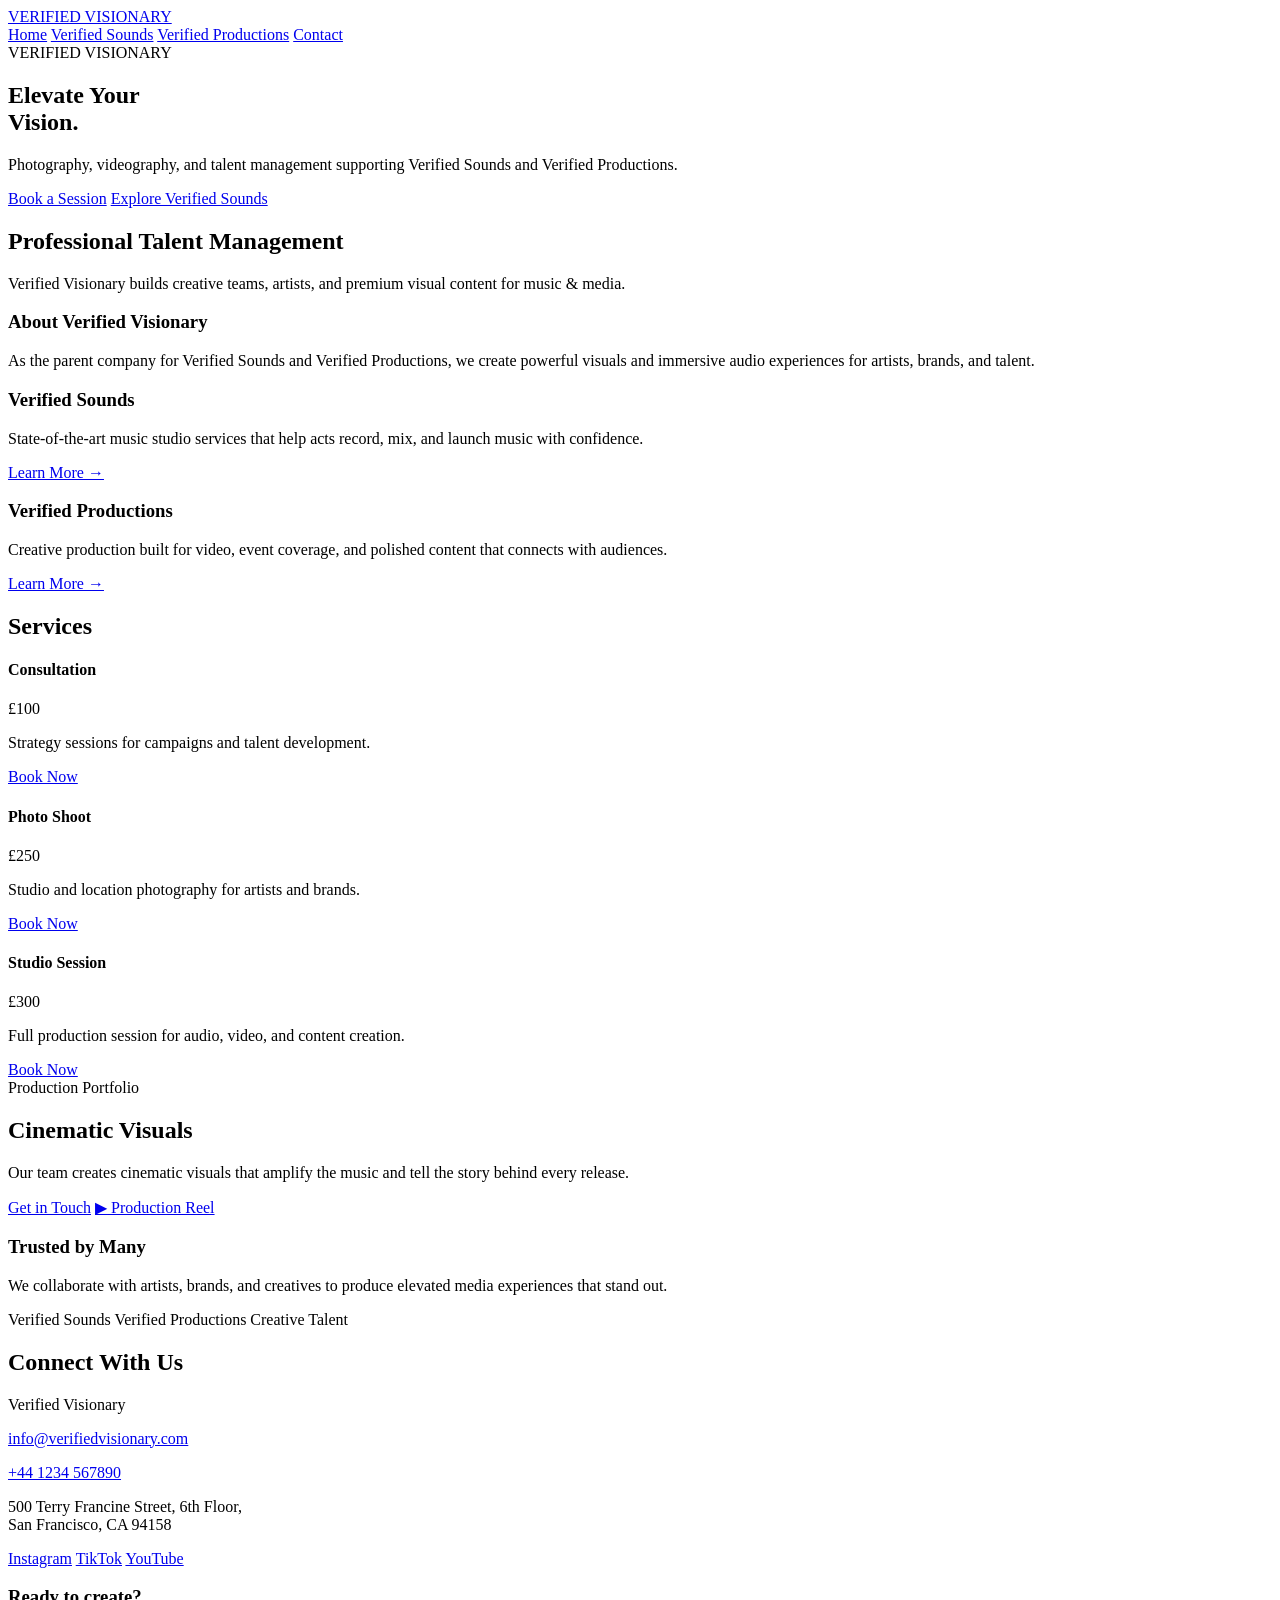
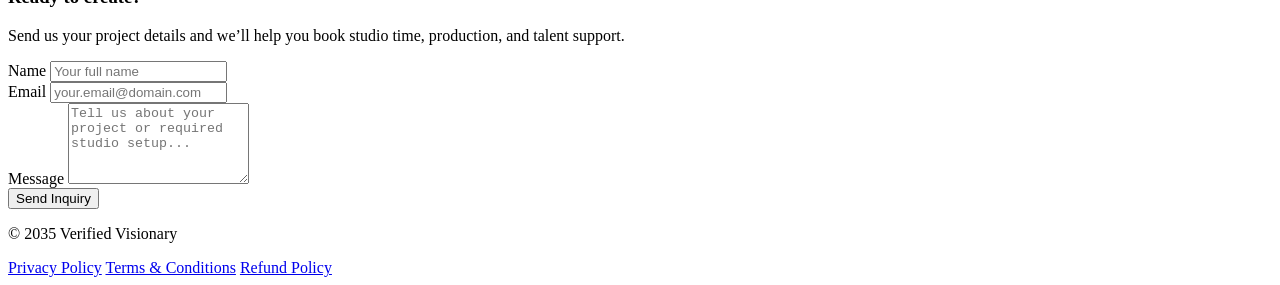
==== index.html @ bb9ca6c6 "Update active channel directory links" ====
<!DOCTYPE html>
<html lang="en">
<head>
    <meta charset="UTF-8">
    <meta name="viewport" content="width=device-width, initial-scale=1.0">
    <title>Verified Visionary | Home</title>
    <link rel="stylesheet" href="style.css">
    <!-- Premium Font Families -->
    <link rel="preconnect" href="https://fonts.googleapis.com">
    <link rel="preconnect" href="https://fonts.gstatic.com" crossorigin>
    <link href="https://fonts.googleapis.com/css2?family=Inter:wght@300;400;500;600&family=Playfair+Display:ital,wght@0,400;0,600;1,400&display=swap" rel="stylesheet">
</head>
<body>

    <!-- 1. NAVIGATION HEADER -->
    <header class="vv-header">
        <a href="index.html" class="vv-logo">VERIFIED VISIONARY</a>
        <nav class="vv-nav">
            <a href="index.html" class="active">Home</a>
            <a href="verifiedsounds.html">Verified Sounds</a>
            <a href="verifiedproductions.html">Verified Productions</a>
            <a href="#contact" class="btn-cta">Contact</a>
        </nav>
    </header>

    <!-- 2. CINEMATIC HERO SECTION -->
    <section class="vv-hero-section">
        <div class="hero-container">
            <span class="vv-badge">VERIFIED VISIONARY</span>
            <h1 class="hero-title">Elevate Your <br><span class="serif-italic">Vision.</span></h1>
            <p class="section-subtitle">Photography, videography, and talent management supporting Verified Sounds and Verified Productions.</p>
            <div class="hero-actions">
                <a href="#contact" class="btn-primary">Book a Session</a>
                <a href="verifiedsounds.html" class="btn-secondary">Explore Verified Sounds</a>
            </div>
        </div>
    </section>

    <!-- 3. BRAND ECOSYSTEM OVERVIEW -->
    <section class="vv-brand-intro">
        <div class="section-container">
            <div class="intro-header">
                <h2>Professional Talent Management</h2>
                <p>Verified Visionary builds creative teams, artists, and premium visual content for music & media.</p>
            </div>
            
            <div class="brand-cards-grid">
                <!-- Parent Identity -->
                <div class="brand-card main-hub">
                    <h3>About Verified Visionary</h3>
                    <p>As the parent company for Verified Sounds and Verified Productions, we create powerful visuals and immersive audio experiences for artists, brands, and talent.</p>
                </div>
                <!-- Sounds Segment -->
                <div class="brand-card">
                    <h3>Verified Sounds</h3>
                    <p>State-of-the-art music studio services that help acts record, mix, and launch music with confidence.</p>
                    <a href="portfolio.html" class="text-link">Learn More &rarr;</a>
                </div>
                <!-- Productions Segment -->
                <div class="brand-card">
                    <h3>Verified Productions</h3>
                    <p>Creative production built for video, event coverage, and polished content that connects with audiences.</p>
                    <a href="services.html" class="text-link">Learn More &rarr;</a>
                </div>
            </div>
        </div>
    </section>

    <!-- 4. TIRED SERVICES MENU -->
    <section class="vv-services-section">
        <div class="section-container">
            <h2 class="center-title">Services</h2>
            <div class="pricing-grid">
                <!-- Card 1 -->
                <div class="price-card">
                    <h4>Consultation</h4>
                    <div class="amount">£100</div>
                    <p>Strategy sessions for campaigns and talent development.</p>
                    <a href="#contact" class="btn-card-action">Book Now</a>
                </div>
                <!-- Card 2 -->
                <div class="price-card highlighted">
                    <h4>Photo Shoot</h4>
                    <div class="amount">£250</div>
                    <p>Studio and location photography for artists and brands.</p>
                    <a href="#contact" class="btn-card-action">Book Now</a>
                </div>
                <!-- Card 3 -->
                <div class="price-card">
                    <h4>Studio Session</h4>
                    <div class="amount">£300</div>
                    <p>Full production session for audio, video, and content creation.</p>
                    <a href="#contact" class="btn-card-action">Book Now</a>
                </div>
            </div>
        </div>
    </section>

    <!-- Visual Showreel Callout -->
    <section class="vv-showreel-section">
        <span class="vv-badge">Production Portfolio</span>
        <h2>Cinematic Visuals</h2>
        <p>Our team creates cinematic visuals that amplify the music and tell the story behind every release.</p>
        <div class="showreel-actions">
            <!-- Fixed the redirect path to point to the homepage contact anchor below -->
        <a href="./index.html#contact" class="btn-primary">Get in Touch</a>
            <a href="#" class="btn-play"><span class="play-icon">▶</span> Production Reel</a>
        </div>
    </section>

    <!-- 6. TRUST FOOTPRINT -->
    <section class="vv-trust-strip">
        <div class="section-container">
            <h3>Trusted by Many</h3>
            <p>We collaborate with artists, brands, and creatives to produce elevated media experiences that stand out.</p>
            <div class="trust-pillars">
                <span>Verified Sounds</span>
                <span>Verified Productions</span>
                <span>Creative Talent</span>
            </div>
        </div>
    </section>

    <!-- 7. CONTACT PLATFORM & FORM -->
    <section id="contact" class="vv-contact-section">
        <div class="contact-container">
            <div class="contact-meta">
                <h2>Connect With Us</h2>
                <p class="brand-subtext">Verified Visionary</p>
                <div class="meta-details">
                    <p><a href="mailto:info@verifiedvisionary.com">info@verifiedvisionary.com</a></p>
                    <p><a href="tel:+441234567890">+44 1234 567890</a></p>
                    <p class="address">500 Terry Francine Street, 6th Floor,<br>San Francisco, CA 94158</p>
                </div>
               
                <div class="social-channels">
    <!-- Cleaned and verified custom handles with secure new-tab parameters -->
    <a href="https://www.instagram.com/verifiedvisionary" target="_blank" rel="noopener noreferrer">Instagram</a>
    <a href="https://www.tiktok.com/@verifiedvisionary?_r=1&_t=ZN-97WSDnv1A94" target="_blank" rel="noopener noreferrer">TikTok</a>
    <a href="https://youtube.com/@theverifiedhq?si=wNM0OSSIGO5YE8xq" target="_blank" rel="noopener noreferrer">YouTube</a>
</div>
            
            
            <div class="contact-form-wrapper">
                <h3>Ready to create?</h3>
                <p>Send us your project details and we’ll help you book studio time, production, and talent support.</p>
                <form class="vv-form" onsubmit="event.preventDefault();">
                    <div class="form-group">
                        <label for="name">Name</label>
                        <input type="text" id="name" required placeholder="Your full name">
                    </div>
                    <div class="form-group">
                        <label for="email">Email</label>
                        <input type="email" id="email" required placeholder="your.email@domain.com">
                    </div>
                    <div class="form-group">
                        <label for="message">Message</label>
                        <textarea id="message" rows="5" required placeholder="Tell us about your project or required studio setup..."></textarea>
                    </div>
                    <button type="submit" class="btn-submit">Send Inquiry</button>
                </form>
            </div>
        </div>
    </section>

    <!-- 8. CORPORATE FOOTER -->
    <footer class="vv-footer">
        <div class="footer-container">
            <p>&copy; 2035 Verified Visionary</p>
            <div class="footer-policies">
                <a href="#">Privacy Policy</a>
                <a href="#">Terms & Conditions</a>
                <a href="#">Refund Policy</a>
            </div>
        </div>
    </footer>

</body>
</html>
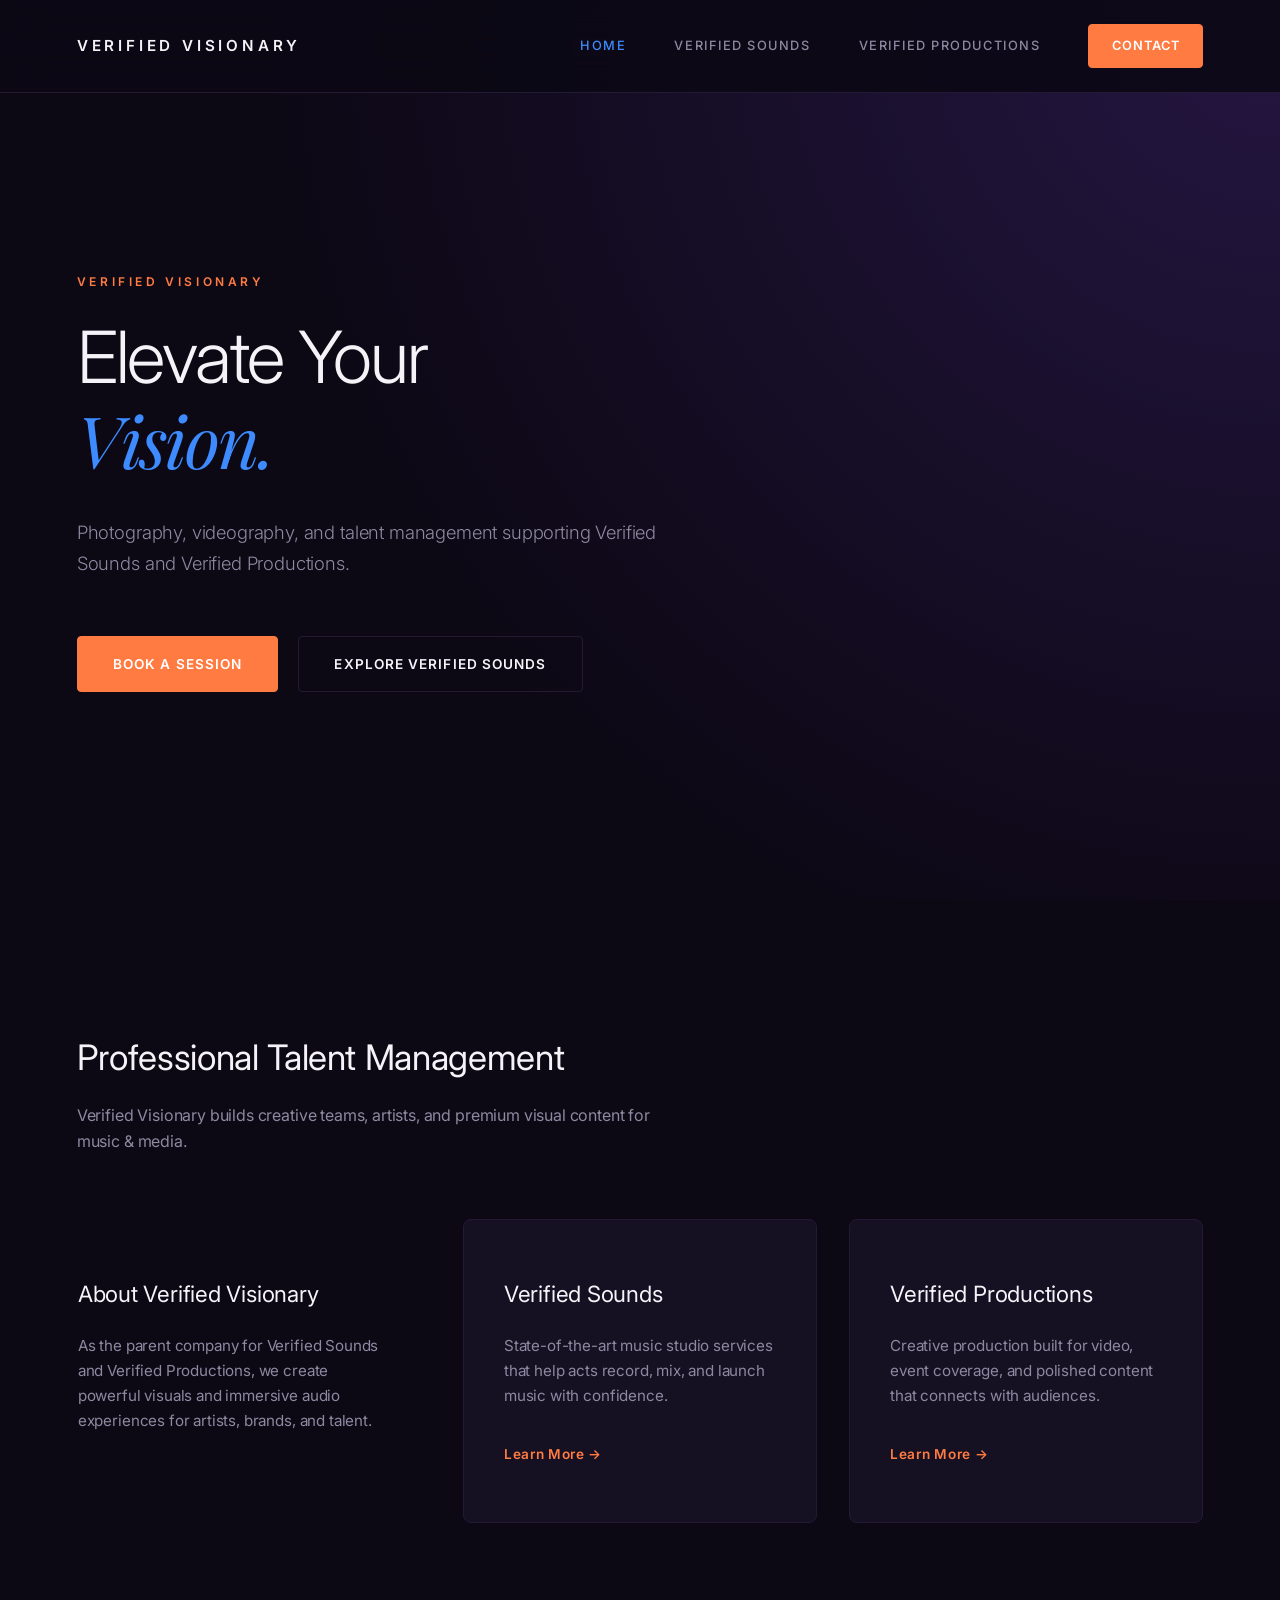
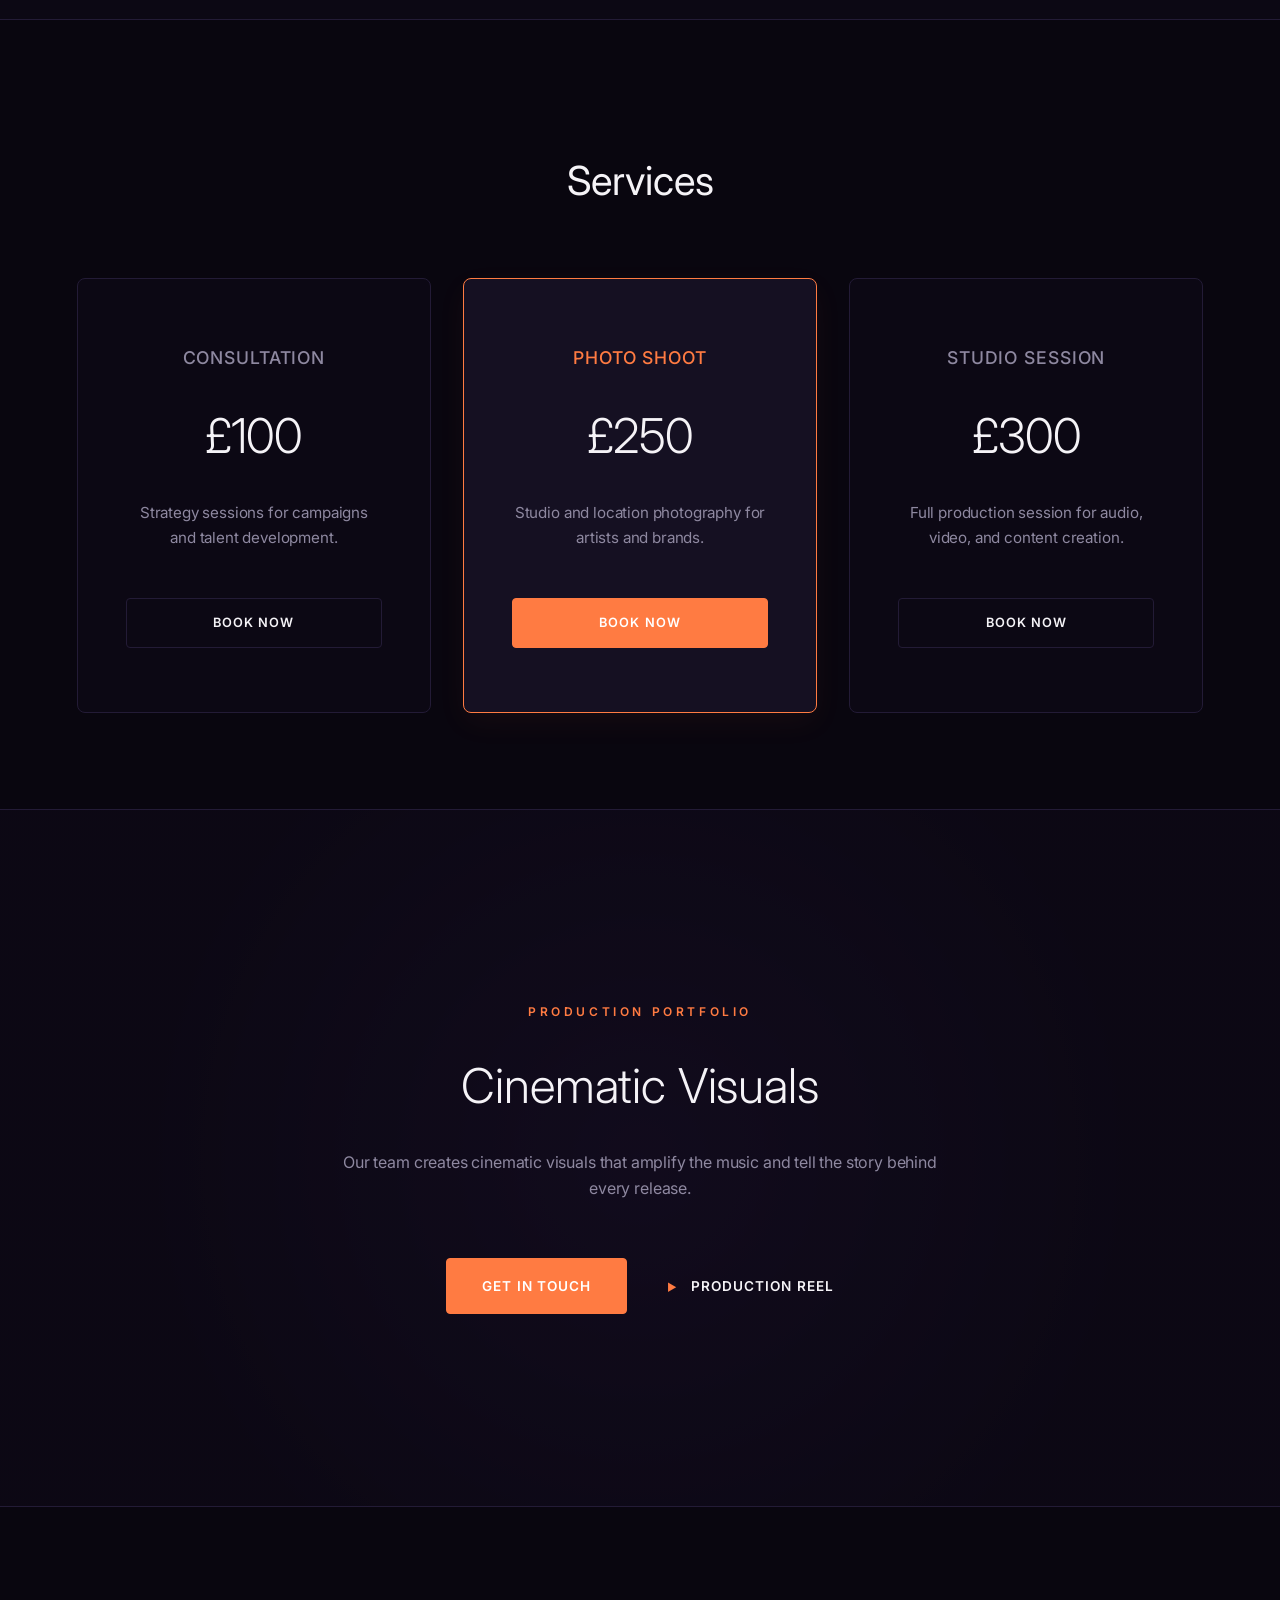
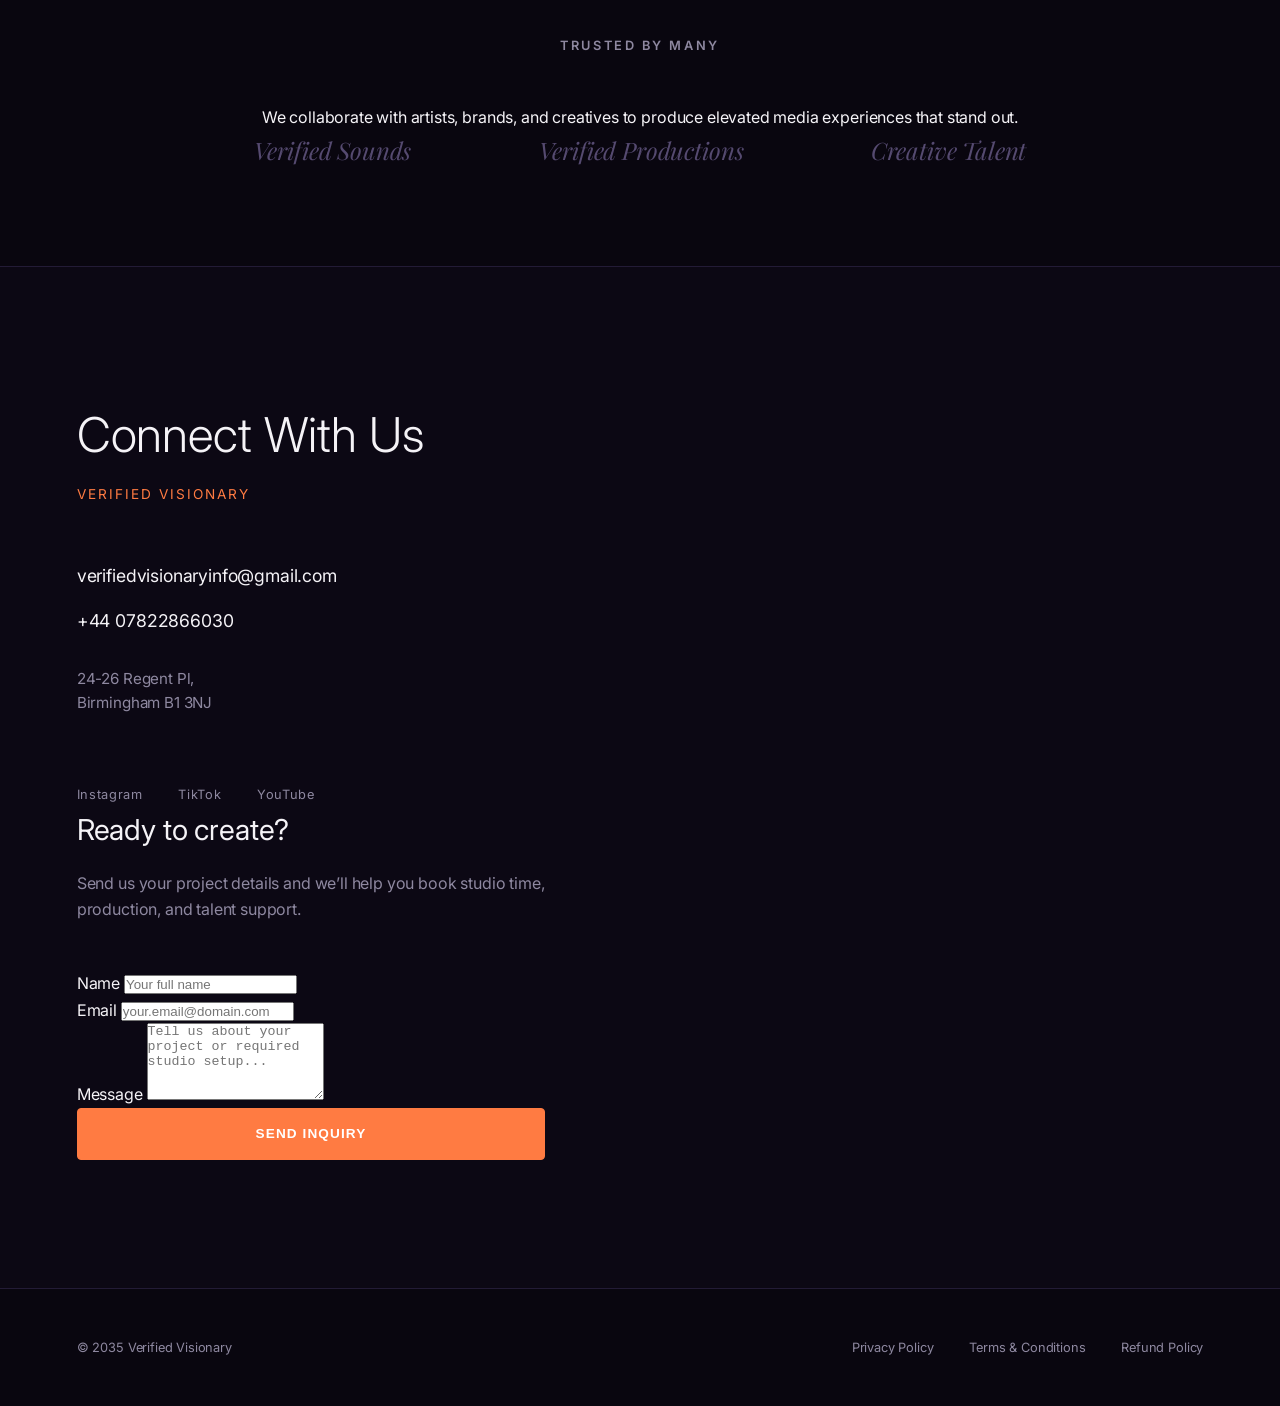
==== commit ab106a6a: "feat: link live contact form endpoint" ====
--- a/index.html
+++ b/index.html
@@ -128,9 +128,9 @@
                 <h2>Connect With Us</h2>
                 <p class="brand-subtext">Verified Visionary</p>
                 <div class="meta-details">
-                    <p><a href="mailto:info@verifiedvisionary.com">info@verifiedvisionary.com</a></p>
-                    <p><a href="tel:+441234567890">+44 1234 567890</a></p>
-                    <p class="address">500 Terry Francine Street, 6th Floor,<br>San Francisco, CA 94158</p>
+                    <p><a href="mailto:verifiedvisionaryinfo@gmail.com">verifiedvisionaryinfo@gmail.com</a></p>
+                    <p><a href="tel:+441234567890">+44 07822866030</a></p>
+                    <p class="address">24-26 Regent Pl,<br>Birmingham B1 3NJ</p>
                 </div>
                
                 <div class="social-channels">
@@ -144,7 +144,7 @@
             <div class="contact-form-wrapper">
                 <h3>Ready to create?</h3>
                 <p>Send us your project details and we’ll help you book studio time, production, and talent support.</p>
-                <form class="vv-form" onsubmit="event.preventDefault();">
+                <form action="https://formspree.io/f/xlgybjay" method="POST">
                     <div class="form-group">
                         <label for="name">Name</label>
                         <input type="text" id="name" required placeholder="Your full name">
--- a/style.css
+++ b/style.css
@@ -0,0 +1,705 @@
+/* ==========================================================================
+   VERIFIED VISIONARY - TWILIGHT NEON STYLE ARCHITECTURE (PURPLE, ORANGE, BLUE)
+   ========================================================================= */
+
+:root {
+    /* Rich Twilight Palette */
+    --bg-main: #0c0814;          /* Deep obsidian midnight-purple */
+    --bg-card: #151022;          /* Subtle charcoal-purple for cards */
+    --text-primary: #f5f3f7;     /* Soft ice-white for crisp reading text */
+    --text-muted: #8e88a0;       /* Muted lavender-slate for subtitles */
+    --accent-orange: #ff7b42;    /* Vivid sunset orange for high-contrast highlights */
+    --accent-blue: #3d8bff;      /* Vibrant electric blue for secondary links/hovers */
+    --border-subtle: #231b36;    /* Distinct deep purple-blue borders */
+    
+    /* Typography Rules */
+    --font-sans: 'Inter', -apple-system, BlinkMacSystemFont, sans-serif;
+    --font-serif: 'Playfair Display', Georgia, serif;
+}
+
+/* 1. Global Structural Reset */
+* {
+    margin: 0;
+    padding: 0;
+    box-sizing: border-box;
+    scroll-behavior: smooth;
+}
+
+body {
+    background-color: var(--bg-main);
+    color: var(--text-primary);
+    font-family: var(--font-sans);
+    line-height: 1.65;
+    -webkit-font-smoothing: antialiased;
+    letter-spacing: -0.01em;
+}
+
+/* 2. Fixed Header & Navigation */
+.vv-header {
+    position: fixed;
+    top: 0;
+    left: 0;
+    width: 100%;
+    display: flex;
+    justify-content: space-between;
+    align-items: center;
+    padding: 1.5rem 6%;
+    background-color: rgba(12, 8, 20, 0.9);
+    backdrop-filter: blur(20px);
+    border-bottom: 1px solid var(--border-subtle);
+    z-index: 1000;
+}
+
+.vv-logo {
+    font-size: 0.95rem;
+    font-weight: 600;
+    letter-spacing: 0.25em;
+    color: var(--text-primary);
+    text-decoration: none;
+    transition: color 0.3s ease;
+}
+
+.vv-logo:hover {
+    color: var(--accent-orange);
+}
+
+.vv-nav {
+    display: flex;
+    align-items: center;
+}
+
+.vv-nav a {
+    color: var(--text-muted);
+    text-decoration: none;
+    font-size: 0.8rem;
+    font-weight: 500;
+    letter-spacing: 0.12em;
+    margin-left: 3rem;
+    text-transform: uppercase;
+    transition: color 0.3s ease;
+}
+
+.vv-nav a:hover, 
+.vv-nav a.active {
+    color: var(--accent-blue);
+}
+
+.vv-nav a.btn-cta {
+    color: #ffffff;
+    background-color: var(--accent-orange);
+    padding: 0.65rem 1.4rem;
+    border: 1px solid var(--accent-orange);
+    font-weight: 600;
+    letter-spacing: 0.08em;
+    border-radius: 4px;
+    transition: all 0.3s cubic-bezier(0.25, 1, 0.5, 1);
+}
+
+.vv-nav a.btn-cta:hover {
+    background-color: transparent;
+    color: var(--accent-orange);
+}
+
+/* 3. Reusable Utility Containers */
+.section-container {
+    max-width: 1300px;
+    margin: 0 auto;
+    padding: 8rem 6% 6rem 6%;
+}
+
+.vv-badge {
+    font-size: 0.75rem;
+    font-weight: 600;
+    letter-spacing: 0.3em;
+    color: var(--accent-orange);
+    display: block;
+    margin-bottom: 1.5rem;
+    text-transform: uppercase;
+}
+
+.hero-title {
+    font-size: 4.5rem;
+    font-weight: 300;
+    line-height: 1.15;
+    letter-spacing: -0.03em;
+    margin-bottom: 2rem;
+}
+
+.serif-italic {
+    font-family: var(--font-serif);
+    font-style: italic;
+    font-weight: 400;
+    color: var(--accent-blue);
+}
+
+.section-subtitle {
+    font-size: 1.15rem;
+    color: var(--text-muted);
+    font-weight: 300;
+    max-width: 580px;
+    line-height: 1.7;
+}
+
+/* Button UI Components */
+.btn-primary {
+    display: inline-block;
+    background-color: var(--accent-orange);
+    color: #ffffff;
+    text-decoration: none;
+    padding: 1rem 2.2rem;
+    font-size: 0.85rem;
+    font-weight: 600;
+    letter-spacing: 0.08em;
+    text-transform: uppercase;
+    border: 1px solid var(--accent-orange);
+    transition: all 0.3s ease;
+    border-radius: 4px;
+}
+
+.btn-primary:hover {
+    background-color: transparent;
+    color: var(--accent-orange);
+}
+
+.btn-secondary {
+    display: inline-block;
+    color: var(--text-primary);
+    text-decoration: none;
+    padding: 1rem 2.2rem;
+    font-size: 0.85rem;
+    font-weight: 600;
+    letter-spacing: 0.08em;
+    text-transform: uppercase;
+    border: 1px solid var(--border-subtle);
+    margin-left: 1rem;
+    transition: all 0.3s ease;
+    border-radius: 4px;
+}
+
+.btn-secondary:hover {
+    border-color: var(--accent-blue);
+    color: var(--accent-blue);
+}
+
+/* 4. Cinematic Hero Block */
+.vv-hero-section {
+    min-height: 100vh;
+    display: flex;
+    align-items: center;
+    padding-top: 4rem;
+    background: radial-gradient(circle at top right, #251642 0%, var(--bg-main) 65%);
+}
+
+.hero-container {
+    max-width: 1300px;
+    margin: 0 auto;
+    padding: 0 6%;
+    width: 100%;
+}
+
+.hero-actions {
+    margin-top: 3.5rem;
+}
+
+/* 5. Brand Ecosystem Layout */
+.vv-brand-intro .intro-header h2 {
+    font-size: 2.2rem;
+    font-weight: 400;
+    letter-spacing: -0.01em;
+    margin-bottom: 1rem;
+}
+
+.vv-brand-intro .intro-header p {
+    color: var(--text-muted);
+    max-width: 600px;
+    margin-bottom: 4rem;
+}
+
+.brand-cards-grid {
+    display: grid;
+    grid-template-columns: repeat(3, 1fr);
+    gap: 2rem;
+}
+
+.brand-card {
+    background-color: var(--bg-card);
+    border: 1px solid var(--border-subtle);
+    padding: 3.5rem 2.5rem;
+    border-radius: 8px;
+    transition: transform 0.3s ease, border-color 0.3s ease, box-shadow 0.3s ease;
+}
+
+.brand-card:hover {
+    border-color: var(--accent-blue);
+    transform: translateY(-4px);
+    box-shadow: 0 10px 30px rgba(61, 139, 255, 0.1);
+}
+
+.brand-card.main-hub {
+    background-color: transparent;
+    border-color: transparent;
+    padding-left: 0;
+    box-shadow: none;
+    transform: none;
+}
+
+.brand-card h3 {
+    font-size: 1.4rem;
+    font-weight: 400;
+    margin-bottom: 1.25rem;
+    letter-spacing: -0.01em;
+}
+
+.brand-card p {
+    color: var(--text-muted);
+    font-size: 0.95rem;
+    margin-bottom: 2rem;
+}
+
+.text-link {
+    color: var(--accent-orange);
+    text-decoration: none;
+    font-size: 0.85rem;
+    font-weight: 600;
+    letter-spacing: 0.05em;
+    transition: color 0.3s ease;
+}
+
+.text-link:hover {
+    color: var(--accent-blue);
+}
+
+/* 6. Services & Tiered Pricing Menu */
+.vv-services-section {
+    background-color: #09060f;
+    border-top: 1px solid var(--border-subtle);
+    border-bottom: 1px solid var(--border-subtle);
+}
+
+.center-title {
+    text-align: center;
+    font-size: 2.5rem;
+    font-weight: 400;
+    margin-bottom: 4rem;
+}
+
+.pricing-grid {
+    display: grid;
+    grid-template-columns: repeat(3, 1fr);
+    gap: 2rem;
+}
+
+.price-card {
+    background-color: var(--bg-main);
+    border: 1px solid var(--border-subtle);
+    padding: 4rem 3rem;
+    text-align: center;
+    border-radius: 8px;
+    transition: all 0.3s ease;
+}
+
+.price-card.highlighted {
+    border-color: var(--accent-orange);
+    background-color: var(--bg-card);
+    box-shadow: 0 10px 30px rgba(255, 123, 66, 0.05);
+}
+
+.price-card h4 {
+    font-size: 1.1rem;
+    font-weight: 500;
+    letter-spacing: 0.05em;
+    text-transform: uppercase;
+    color: var(--text-muted);
+    margin-bottom: 1.5rem;
+}
+
+.price-card.highlighted h4 {
+    color: var(--accent-orange);
+}
+
+.price-card .amount {
+    font-size: 3rem;
+    font-weight: 300;
+    letter-spacing: -0.02em;
+    color: var(--text-primary);
+    margin-bottom: 1.5rem;
+}
+
+.price-card p {
+    color: var(--text-muted);
+    font-size: 0.95rem;
+    margin-bottom: 3rem;
+    min-height: 50px;
+}
+
+.btn-card-action {
+    display: block;
+    border: 1px solid var(--border-subtle);
+    color: var(--text-primary);
+    text-decoration: none;
+    padding: 0.85rem;
+    font-size: 0.8rem;
+    font-weight: 600;
+    letter-spacing: 0.08em;
+    text-transform: uppercase;
+    transition: all 0.3s ease;
+    border-radius: 4px;
+}
+
+.price-card:hover .btn-card-action,
+.price-card.highlighted .btn-card-action {
+    background-color: var(--accent-orange);
+    color: #ffffff;
+    border-color: var(--accent-orange);
+}
+
+/* 7. Visual Showreel Callout */
+.vv-showreel-section {
+    padding: 12rem 6%;
+    text-align: center;
+    background: linear-gradient(rgba(12,8,20,0.85), rgba(12,8,20,0.85)), radial-gradient(circle at center, #2e1c4e 0%, #0c0814 70%);
+}
+
+.vv-showreel-section h2 {
+    font-size: 3rem;
+    font-weight: 300;
+    margin-bottom: 1.5rem;
+}
+
+.vv-showreel-section p {
+    color: var(--text-muted);
+    max-width: 600px;
+    margin: 0 auto 3.5rem auto;
+}
+
+.showreel-actions {
+    display: flex;
+    justify-content: center;
+    align-items: center;
+}
+
+.btn-play {
+    color: var(--text-primary);
+    text-decoration: none;
+    margin-left: 2.5rem;
+    font-size: 0.85rem;
+    font-weight: 600;
+    letter-spacing: 0.08em;
+    text-transform: uppercase;
+    transition: color 0.3s ease;
+}
+
+.btn-play:hover {
+    color: var(--accent-blue);
+}
+
+.play-icon {
+    font-size: 0.65rem;
+    margin-right: 0.5rem;
+    vertical-align: middle;
+    color: var(--accent-orange);
+}
+
+/* 8. Trust Footprint Matrix */
+.vv-trust-strip {
+    border-top: 1px solid var(--border-subtle);
+    border-bottom: 1px solid var(--border-subtle);
+    text-align: center;
+    background-color: #09060f;
+}
+
+.vv-trust-strip h3 {
+    font-size: 0.8rem;
+    font-weight: 600;
+    letter-spacing: 0.2em;
+    text-transform: uppercase;
+    color: var(--text-muted);
+    margin-bottom: 3rem;
+}
+
+.trust-pillars {
+    display: flex;
+    justify-content: space-around;
+    max-width: 900px;
+    margin: 0 auto;
+}
+
+.trust-pillars span {
+    font-family: var(--font-serif);
+    font-style: italic;
+    font-size: 1.5rem;
+    color: #554a70; /* Radiant purple-slate */
+}
+
+/* 9. Contact Architecture & Custom Forms */
+.vv-contact-section {
+    background-color: var(--bg-main);
+}
+
+.contact-container {
+    max-width: 1300px;
+    margin: 0 auto;
+    padding: 8rem 6%;
+    display: grid;
+    grid-template-columns: 1fr 1.2fr;
+    gap: 6rem;
+}
+
+.contact-meta h2 {
+    font-size: 3rem;
+    font-weight: 300;
+    margin-bottom: 0.5rem;
+}
+
+.brand-subtext {
+    font-size: 0.85rem;
+    letter-spacing: 0.15em;
+    text-transform: uppercase;
+    color: var(--accent-orange);
+    margin-bottom: 3.5rem;
+}
+
+.meta-details p {
+    margin-bottom: 1rem;
+    font-size: 1.1rem;
+}
+
+.meta-details a {
+    color: var(--text-primary);
+    text-decoration: none;
+    border-bottom: 1px solid transparent;
+    transition: all 0.3s ease;
+}
+
+.meta-details a:hover {
+    color: var(--accent-blue);
+    border-color: var(--accent-blue);
+}
+
+.meta-details .address {
+    color: var(--text-muted);
+    font-size: 0.95rem;
+    line-height: 1.6;
+    margin-top: 2rem;
+}
+
+.social-channels {
+    margin-top: 4rem;
+}
+
+.social-channels a {
+    color: var(--text-muted);
+    text-decoration: none;
+    font-size: 0.8rem;
+    letter-spacing: 0.05em;
+    margin-right: 2rem;
+    transition: color 0.3s ease;
+}
+
+.social-channels a:hover {
+    color: var(--accent-orange);
+}
+
+/* Custom Contact Forms Input Fields */
+.contact-form-wrapper h3 {
+    font-size: 1.8rem;
+    font-weight: 400;
+    margin-bottom: 1rem;
+}
+
+.contact-form-wrapper p {
+    color: var(--text-muted);
+    margin-bottom: 3rem;
+}
+
+.vv-form .form-group {
+    margin-bottom: 2rem;
+}
+
+.vv-form label {
+    display: block;
+    font-size: 0.75rem;
+    font-weight: 600;
+    text-transform: uppercase;
+    letter-spacing: 0.1em;
+    color: var(--text-muted);
+    margin-bottom: 0.75rem;
+}
+
+.vv-form input, 
+.vv-form textarea {
+    width: 100%;
+    background-color: var(--bg-card);
+    border: 1px solid var(--border-subtle);
+    padding: 1.1rem;
+    color: var(--text-primary);
+    font-family: var(--font-sans);
+    font-size: 0.95rem;
+    border-radius: 6px;
+    transition: border-color 0.3s ease;
+}
+
+.vv-form input:focus, 
+.vv-form textarea:focus {
+    outline: none;
+    border-color: var(--accent-blue);
+}
+
+.btn-submit {
+    width: 100%;
+    background-color: var(--accent-orange);
+    color: #ffffff;
+    border: 1px solid var(--accent-orange);
+    padding: 1.1rem;
+    font-size: 0.85rem;
+    font-weight: 600;
+    letter-spacing: 0.08em;
+    text-transform: uppercase;
+    cursor: pointer;
+    border-radius: 4px;
+    transition: all 0.3s ease;
+}
+
+.btn-submit:hover {
+    background-color: transparent;
+    color: var(--accent-orange);
+}
+
+/* 10. Minimal Corporate Footer */
+.vv-footer {
+    border-top: 1px solid var(--border-subtle);
+    background-color: #09060f;
+    padding: 3rem 6%;
+}
+
+.footer-container {
+    max-width: 1300px;
+    margin: 0 auto;
+    display: flex;
+    justify-content: space-between;
+    align-items: center;
+    color: var(--text-muted);
+    font-size: 0.8rem;
+}
+
+.footer-policies a {
+    color: var(--text-muted);
+    text-decoration: none;
+    margin-left: 2rem;
+    transition: color 0.3s ease;
+}
+
+.footer-policies a:hover {
+    color: var(--accent-blue);
+}
+
+/* Responsive Structural Scales */
+@media (max-width: 1024px) {
+    .brand-cards-grid, .pricing-grid { grid-template-columns: 1fr; gap: 3rem; }
+    .brand-card.main-hub { padding-left: 2.5rem; }
+    .contact-container { grid-template-columns: 1fr; gap: 5rem; }
+    .hero-title { font-size: 3.5rem; }
+}
+
+@media (max-width: 768px) {
+    .vv-header { padding: 1.25rem 6%; }
+    .vv-nav a { display: none; }
+    .vv-nav a.btn-cta { display: inline-block; }
+    .hero-title { font-size: 2.8rem; }
+    .btn-primary, .btn-secondary { display: block; width: 100%; text-align: center; margin-left: 0; margin-bottom: 1rem; }
+    .showreel-actions { flex-direction: column; }
+    .btn-play { margin-left: 0; margin-top: 1.5rem; }
+    .trust-pillars { flex-direction: column; gap: 1.5rem; }
+    .footer-container { flex-direction: column; gap: 1.5rem; text-align: center; }
+    .footer-policies a { margin: 0 1rem; }
+}
+/* ==========================================================================
+   RESPONSIVE ROSTER CARD RULES
+   ========================================================================== */
+
+.card-section-tweak {
+    padding-top: 0 !important;
+    padding-bottom: 2rem !important;
+}
+
+.roster-profile-card {
+    background-color: var(--bg-card);
+    border: 1px solid var(--border-subtle);
+    max-width: 550px;
+    margin: 2.5rem auto 3.5rem auto;
+    padding: 3.5rem 2.5rem;
+    border-radius: 12px;
+    text-align: left; /* Elegant left-aligned text inside card */
+    box-shadow: 0 20px 40px rgba(12, 8, 20, 0.5);
+    transition: border-color 0.3s ease, transform 0.3s ease;
+}
+
+.roster-profile-card:hover {
+    border-color: var(--accent-blue);
+    transform: translateY(-2px);
+}
+
+.roster-profile-card h3 {
+    font-size: 1.3rem;
+    font-weight: 600;
+    letter-spacing: 0.05em;
+    text-transform: uppercase;
+    color: var(--accent-orange);
+    margin-bottom: 1rem;
+}
+
+.roster-profile-card p {
+    color: var(--text-primary) !important;
+    font-size: 1.1rem;
+    font-weight: 400;
+    margin-bottom: 2rem !important;
+    max-width: 100% !important;
+}
+
+/* Bullet Configuration */
+.roster-bullet-list {
+    list-style: none;
+    padding: 0;
+    display: flex;
+    flex-direction: column;
+    gap: 1rem;
+}
+
+.roster-bullet-list li {
+    font-family: var(--font-sans);
+    font-size: 1.05rem;
+    color: var(--text-muted);
+    font-weight: 500;
+    display: flex;
+    align-items: center;
+    transition: color 0.2s ease;
+}
+
+.roster-bullet-list li:hover {
+    color: var(--text-primary);
+}
+
+/* Sunset Orange Bullet Point Core */
+.roster-bullet-list li::before {
+    content: "";
+    display: inline-block;
+    width: 6px;
+    height: 6px;
+    background-color: var(--accent-orange);
+    border-radius: 50%;
+    margin-right: 1rem;
+    flex-shrink: 0;
+    box-shadow: 0 0 8px var(--accent-orange);
+}
+
+/* Mobile Responsiveness Viewports */
+@media (max-width: 600px) {
+    .roster-profile-card {
+        padding: 2.5rem 1.75rem;
+        margin-left: 1rem;
+        margin-right: 1rem;
+    }
+    .roster-profile-card p {
+        font-size: 1rem;
+    }
+}
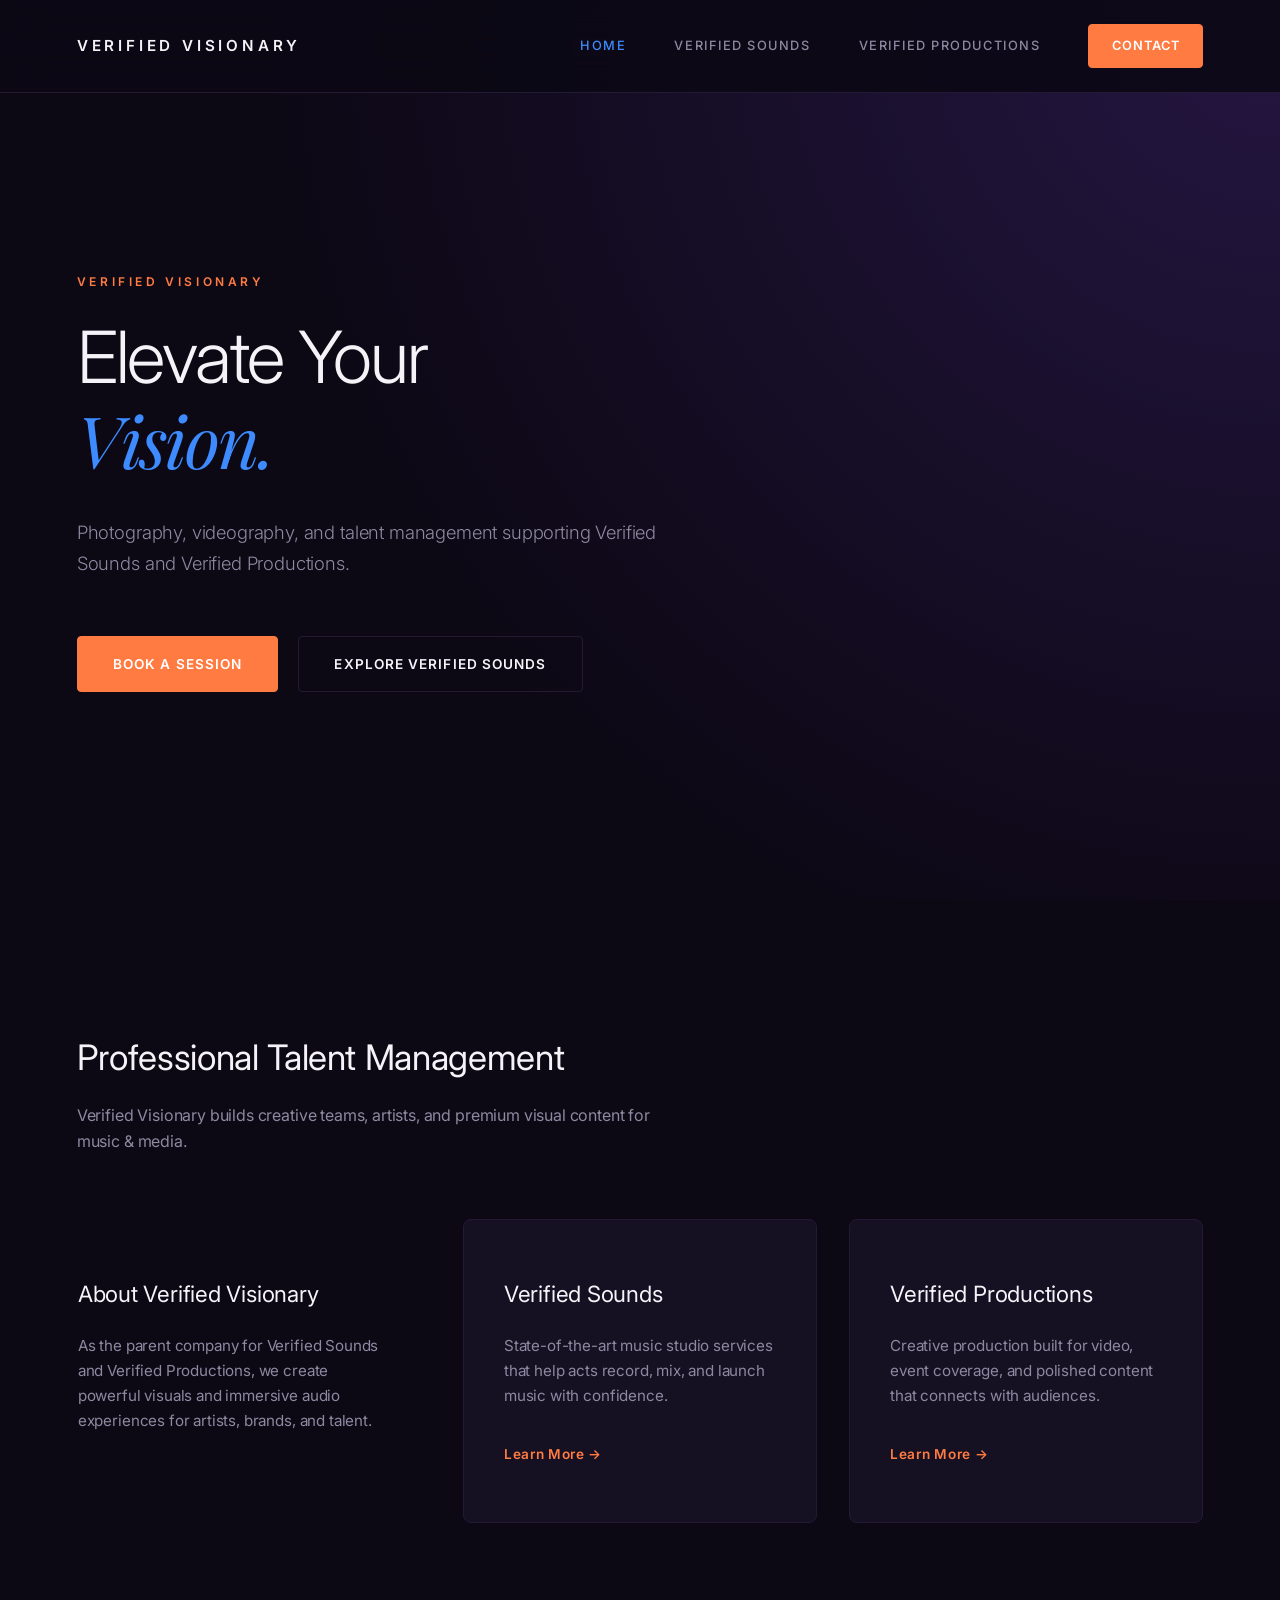
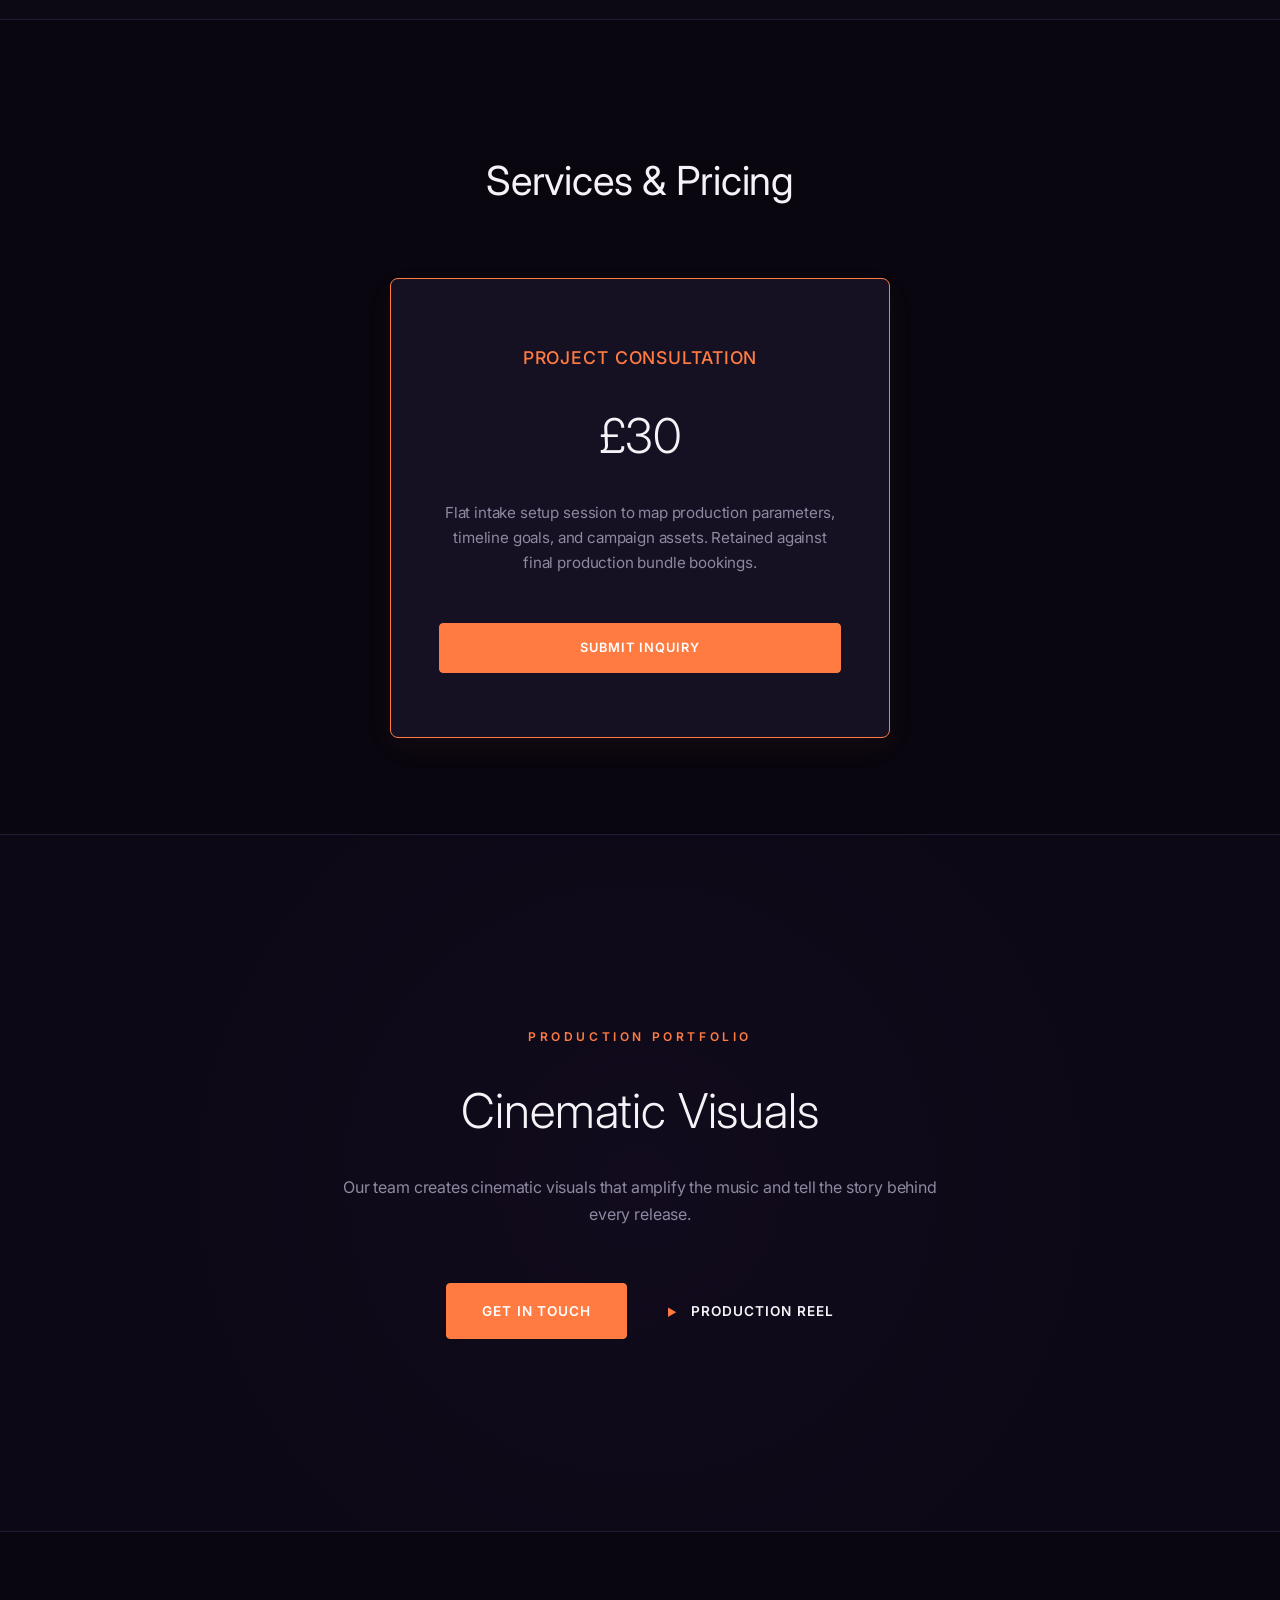
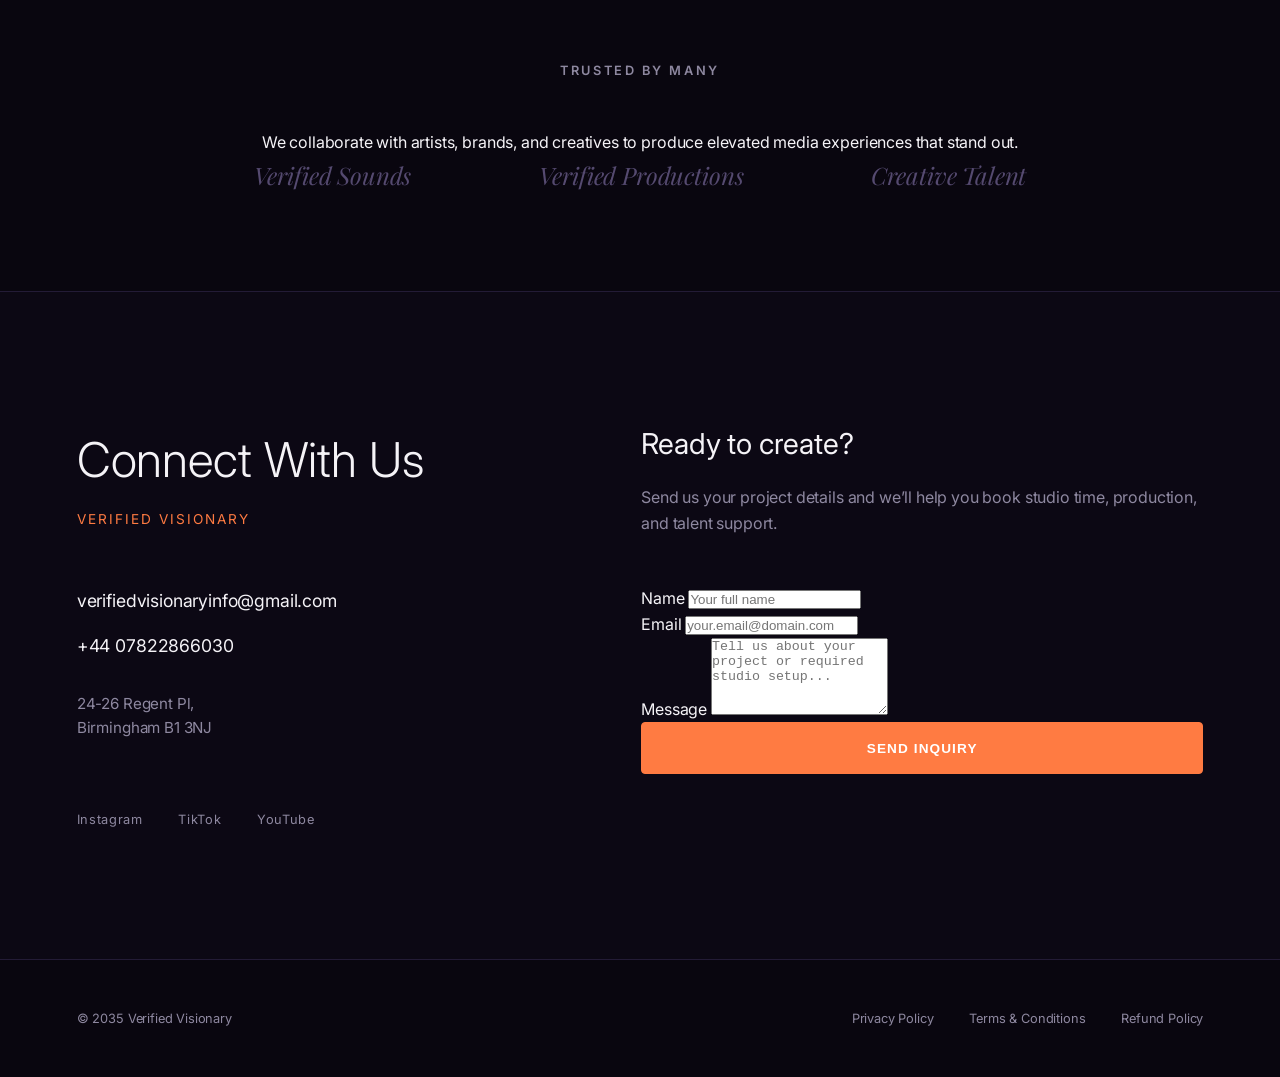
==== commit 1dca90c9: "fix: update asset paths for custom domain routing" ====
--- a/index.html
+++ b/index.html
@@ -66,31 +66,17 @@
         </div>
     </section>
 
-    <!-- 4. TIRED SERVICES MENU -->
+    <!-- 4. FLAT CONSULTATION PRICING MENU -->
     <section class="vv-services-section">
         <div class="section-container">
-            <h2 class="center-title">Services</h2>
-            <div class="pricing-grid">
-                <!-- Card 1 -->
-                <div class="price-card">
-                    <h4>Consultation</h4>
-                    <div class="amount">£100</div>
-                    <p>Strategy sessions for campaigns and talent development.</p>
-                    <a href="#contact" class="btn-card-action">Book Now</a>
-                </div>
-                <!-- Card 2 -->
-                <div class="price-card highlighted">
-                    <h4>Photo Shoot</h4>
-                    <div class="amount">£250</div>
-                    <p>Studio and location photography for artists and brands.</p>
-                    <a href="#contact" class="btn-card-action">Book Now</a>
-                </div>
-                <!-- Card 3 -->
-                <div class="price-card">
-                    <h4>Studio Session</h4>
-                    <div class="amount">£300</div>
-                    <p>Full production session for audio, video, and content creation.</p>
-                    <a href="#contact" class="btn-card-action">Book Now</a>
+            <h2 class="center-title">Services & Pricing</h2>
+            <div class="pricing-grid" style="display: flex; justify-content: center;">
+                <!-- Unified Strategy Consultation Card -->
+                <div class="price-card highlighted" style="max-width: 500px; width: 100%;">
+                    <h4>Project Consultation</h4>
+                    <div class="amount">£30</div>
+                    <p>Flat intake setup session to map production parameters, timeline goals, and campaign assets. Retained against final production bundle bookings.</p>
+                    <a href="#contact" class="btn-card-action">Submit Inquiry</a>
                 </div>
             </div>
         </div>
@@ -102,8 +88,7 @@
         <h2>Cinematic Visuals</h2>
         <p>Our team creates cinematic visuals that amplify the music and tell the story behind every release.</p>
         <div class="showreel-actions">
-            <!-- Fixed the redirect path to point to the homepage contact anchor below -->
-        <a href="./index.html#contact" class="btn-primary">Get in Touch</a>
+            <a href="./index.html#contact" class="btn-primary">Get in Touch</a>
             <a href="#" class="btn-play"><span class="play-icon">▶</span> Production Reel</a>
         </div>
     </section>
@@ -129,33 +114,34 @@
                 <p class="brand-subtext">Verified Visionary</p>
                 <div class="meta-details">
                     <p><a href="mailto:verifiedvisionaryinfo@gmail.com">verifiedvisionaryinfo@gmail.com</a></p>
-                    <p><a href="tel:+441234567890">+44 07822866030</a></p>
+                    <p><a href="tel:+447822866030">+44 07822866030</a></p>
                     <p class="address">24-26 Regent Pl,<br>Birmingham B1 3NJ</p>
                 </div>
                
                 <div class="social-channels">
-    <!-- Cleaned and verified custom handles with secure new-tab parameters -->
-    <a href="https://www.instagram.com/verifiedvisionary" target="_blank" rel="noopener noreferrer">Instagram</a>
-    <a href="https://www.tiktok.com/@verifiedvisionary?_r=1&_t=ZN-97WSDnv1A94" target="_blank" rel="noopener noreferrer">TikTok</a>
-    <a href="https://youtube.com/@theverifiedhq?si=wNM0OSSIGO5YE8xq" target="_blank" rel="noopener noreferrer">YouTube</a>
-</div>
-            
+                    <a href="https://www.instagram.com/verifiedvisionary" target="_blank" rel="noopener noreferrer">Instagram</a>
+                    <a href="https://www.tiktok.com/@verifiedvisionary?_r=1&_t=ZN-97WSDnv1A94" target="_blank" rel="noopener noreferrer">TikTok</a>
+                    <a href="https://youtube.com/@theverifiedhq?si=wNM0OSSIGO5YE8xq" target="_blank" rel="noopener noreferrer">YouTube</a>
+                </div>
+            </div>
             
             <div class="contact-form-wrapper">
                 <h3>Ready to create?</h3>
                 <p>Send us your project details and we’ll help you book studio time, production, and talent support.</p>
+                
+                <!-- Clean Native HTML Submission Endpoint -->
                 <form action="https://formspree.io/f/xlgybjay" method="POST">
                     <div class="form-group">
                         <label for="name">Name</label>
-                        <input type="text" id="name" required placeholder="Your full name">
+                        <input type="text" id="name" name="name" required placeholder="Your full name">
                     </div>
                     <div class="form-group">
                         <label for="email">Email</label>
-                        <input type="email" id="email" required placeholder="your.email@domain.com">
+                        <input type="email" id="email" name="email" required placeholder="your.email@domain.com">
                     </div>
                     <div class="form-group">
                         <label for="message">Message</label>
-                        <textarea id="message" rows="5" required placeholder="Tell us about your project or required studio setup..."></textarea>
+                        <textarea id="message" name="message" rows="5" required placeholder="Tell us about your project or required studio setup..."></textarea>
                     </div>
                     <button type="submit" class="btn-submit">Send Inquiry</button>
                 </form>
